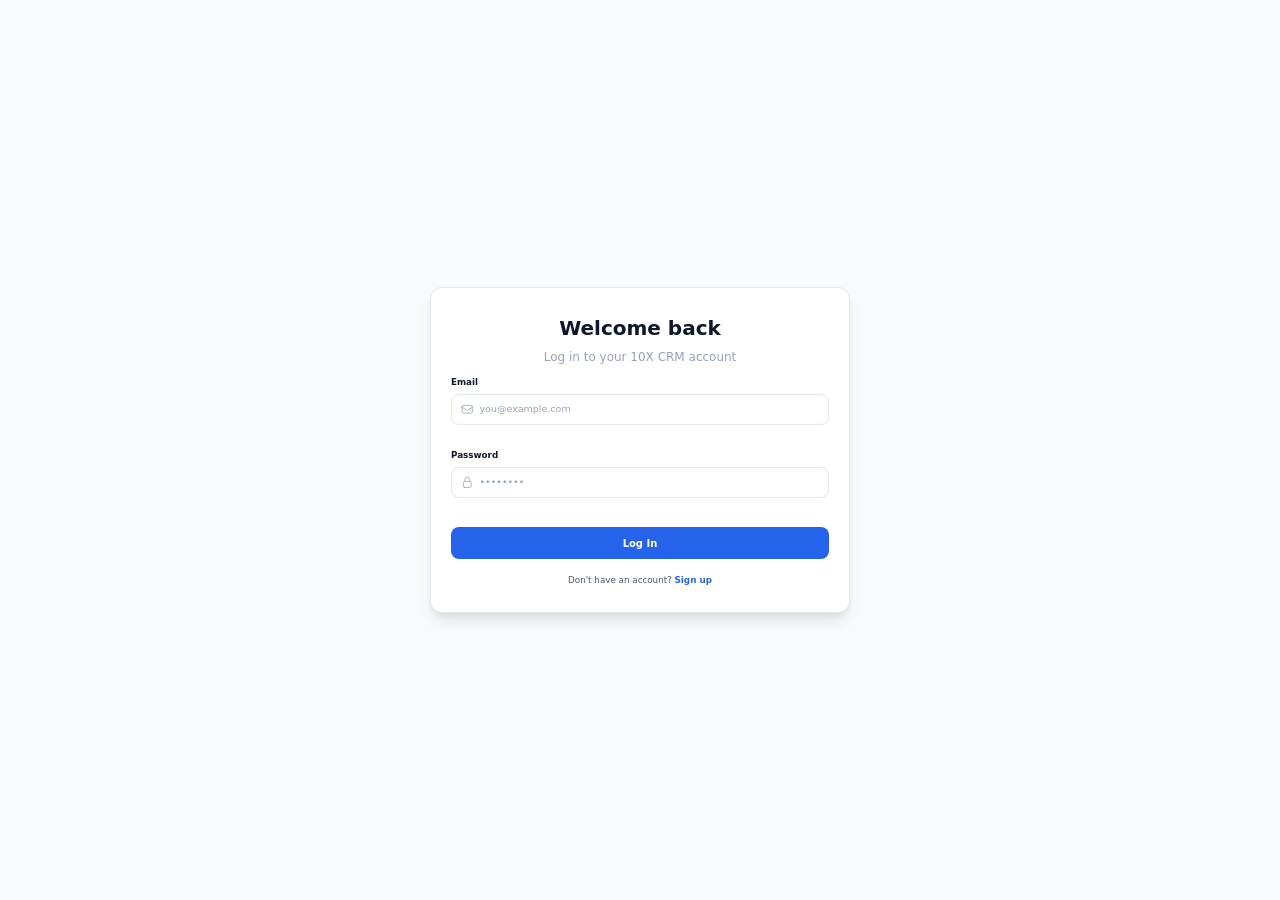
==== clients.html @ 7031554a "feat: setup clients html layout - Create clients.html with shared sidebar and header  - Initialize e" ====
<!doctype html>
<html lang="en">

<head>
  <meta charset="UTF-8" />
  <meta name="viewport" content="width=device-width, initial-scale=1.0" />
  <title>Clients - 10X CRM</title>

  <link rel="stylesheet" href="css/reset.css" />
  <link rel="stylesheet" href="css/variables.css" />
  <link rel="stylesheet" href="css/layout.css" />
  <link rel="stylesheet" href="css/toast.css" />
  <link rel="stylesheet" href="css/clients.css" />

  <script src="js/storage.js"></script>
  <script src="js/guard.js"></script>
  <script src="js/theme.js"></script>
</head>

<body class="app-body">
  <div class="app-layout">
    <!-- Sidebar Navigation -->
    <aside class="sidebar" id="sidebar">
      <div class="sidebar__header">
        <button id="sidebar-toggle" class="sidebar__toggle-btn">
          <!-- Icon for expanded state (click to close, arrow left) -->
          <svg class="sidebar__icon icon-close" viewBox="0 0 24 24" fill="currentColor"
            xmlns="http://www.w3.org/2000/svg">
            <rect x="2" y="4" width="12" height="2.5" rx="1.25" />
            <rect x="2" y="9" width="8" height="2.5" rx="1.25" />
            <rect x="2" y="14" width="8" height="2.5" rx="1.25" />
            <rect x="2" y="19" width="12" height="2.5" rx="1.25" />
            <path d="M19 9l-6 3.75 6 3.75V9z" />
          </svg>
          <!-- Icon for collapsed state (click to open, arrow right) -->
          <svg class="sidebar__icon icon-open" viewBox="0 0 24 24" fill="currentColor"
            xmlns="http://www.w3.org/2000/svg" style="display: none;">
            <rect x="2" y="4" width="12" height="2.5" rx="1.25" />
            <rect x="2" y="9" width="8" height="2.5" rx="1.25" />
            <rect x="2" y="14" width="8" height="2.5" rx="1.25" />
            <rect x="2" y="19" width="12" height="2.5" rx="1.25" />
            <path d="M13 9l6 3.75-6 3.75V9z" />
          </svg>
        </button>
      </div>
      <nav class="sidebar__nav">
        <a href="dashboard.html" class="sidebar__link">
          <svg class="sidebar__icon" xmlns="http://www.w3.org/2000/svg" fill="none" viewBox="0 0 24 24"
            stroke-width="1.5" stroke="currentColor">
            <path stroke-linecap="round" stroke-linejoin="round"
              d="M3.75 6A2.25 2.25 0 0 1 6 3.75h2.25A2.25 2.25 0 0 1 10.5 6v2.25a2.25 2.25 0 0 1-2.25 2.25H6a2.25 2.25 0 0 1-2.25-2.25V6ZM3.75 15.75A2.25 2.25 0 0 1 6 13.5h2.25a2.25 2.25 0 0 1 2.25 2.25V18a2.25 2.25 0 0 1-2.25 2.25H6A2.25 2.25 0 0 1 3.75 18v-2.25ZM13.5 6a2.25 2.25 0 0 1 2.25-2.25H18A2.25 2.25 0 0 1 20.25 6v2.25A2.25 2.25 0 0 1 18 10.5h-2.25a2.25 2.25 0 0 1-2.25-2.25V6ZM13.5 15.75a2.25 2.25 0 0 1 2.25-2.25H18a2.25 2.25 0 0 1 2.25 2.25V18A2.25 2.25 0 0 1 18 20.25h-2.25A2.25 2.25 0 0 1 13.5 18v-2.25Z" />
          </svg>
          <span class="sidebar__link-text">Dashboard</span>
        </a>
        <a href="clients.html" class="sidebar__link sidebar__link--active">
          <svg class="sidebar__icon" xmlns="http://www.w3.org/2000/svg" fill="none" viewBox="0 0 24 24"
            stroke-width="1.5" stroke="currentColor">
            <path stroke-linecap="round" stroke-linejoin="round"
              d="M15 19.128a9.38 9.38 0 0 0 2.625.372 9.337 9.337 0 0 0 4.121-.952 4.125 4.125 0 0 0-7.533-2.493M15 19.128v-.003c0-1.113-.285-2.16-.786-3.07M15 19.128v.106A12.318 12.318 0 0 1 8.624 21c-2.331 0-4.512-.645-6.374-1.766l-.001-.109a6.375 6.375 0 0 1 11.964-3.07M12 6.375a3.375 3.375 0 1 1-6.75 0 3.375 3.375 0 0 1 6.75 0Zm8.25 2.25a2.625 2.625 0 1 1-5.25 0 2.625 2.625 0 0 1 5.25 0Z" />
          </svg>
          <span class="sidebar__link-text">Clients</span>
        </a>
        <a href="profile.html" class="sidebar__link">
          <svg class="sidebar__icon" xmlns="http://www.w3.org/2000/svg" fill="none" viewBox="0 0 24 24"
            stroke-width="1.5" stroke="currentColor">
            <path stroke-linecap="round" stroke-linejoin="round"
              d="M17.982 18.725A7.488 7.488 0 0 0 12 15.75a7.488 7.488 0 0 0-5.982 2.975m11.963 0a9 9 0 1 0-11.963 0m11.963 0A8.966 8.966 0 0 1 12 21a8.966 8.966 0 0 1-5.982-2.275M15 9.75a3 3 0 1 1-6 0 3 3 0 0 1 6 0Z" />
          </svg>
          <span class="sidebar__link-text">Profile</span>
        </a>
      </nav>

      <!-- Sidebar Footer (Theme) -->
      <div class="sidebar__footer">
        <button id="theme-toggle" class="sidebar__action-btn">
          <svg class="sidebar__icon" xmlns="http://www.w3.org/2000/svg" fill="none" viewBox="0 0 24 24"
            stroke-width="1.5" stroke="currentColor">
            <path stroke-linecap="round" stroke-linejoin="round"
              d="M12 3v2.25m6.364.386-1.591 1.591M21 12h-2.25m-.386 6.364-1.591-1.591M12 18.75V21m-4.773-4.227-1.591 1.591M5.25 12H3m4.227-4.773L5.636 5.636M15.75 12a3.75 3.75 0 1 1-7.5 0 3.75 3.75 0 0 1 7.5 0Z" />
          </svg>
          <span class="sidebar__link-text" id="theme-text">Theme</span>
        </button>
      </div>
    </aside>

    <!-- Main Content Area -->
    <div class="main-wrapper">

      <!-- Topbar Header -->
      <header class="topbar">
        <div class="topbar__logo">
          <a href="dashboard.html" class="topbar__logo-link">
            <svg width="100%" height="100%" viewBox="0 0 129 78" fill="none" xmlns="http://www.w3.org/2000/svg">
              <defs>
                <linearGradient id="blueGrad_inspector" x1="10" y1="190" x2="190" y2="10"
                  gradientUnits="userSpaceOnUse">
                  <stop offset="0%" stop-color="#1d4ed8" />
                  <stop offset="50%" stop-color="#2563eb" />
                  <stop offset="100%" stop-color="#0284c7" />
                </linearGradient>
                <filter id="glowFilter_inspector" x="-30%" y="-30%" width="160%" height="160%">
                  <feGaussianBlur stdDeviation="1" result="blur" />
                  <feComposite in="SourceGraphic" in2="blur" operator="over" />
                </filter>
              </defs>

              <g transform="translate(-61, -61)">
                <!-- ICON VARIATION 1: CLASSIC 10X EMBLEM -->
                <g transform="scale(0.3)" style="transform-origin: 100px 100px;">
                  <polygon points="100,12 188,100 100,188 12,100" fill="none" stroke="#2563eb" stroke-width="1.5"
                    stroke-dasharray="4 4" stroke-opacity="0.35" />
                  <path d="M 32 145 L 32 60 L 22 72 L 22 55 L 38 38 L 52 38 L 52 145 Z" fill="url(#blueGrad_inspector)"
                    filter="url(#glowFilter_inspector)" />
                  <polygon points="95,42 120,42 135,70 135,115 120,142 95,142 80,115 80,70" fill="none"
                    stroke="url(#blueGrad_inspector)" stroke-width="12" stroke-linejoin="miter"
                    filter="url(#glowFilter_inspector)" />
                  <path d="M 132 145 L 175 62 L 165 62 L 188 32 L 188 65 L 178 55 L 142 145 Z"
                    fill="url(#blueGrad_inspector)" />
                  <polygon points="142,42 156,42 188,125 174,125" fill="#2563eb" opacity="0.9" />

                </g>
              </g>

              <!-- TYPOGRAPHY -->
              <g transform="translate(66, 47.64)">
                <text x="0" y="0" fill="url(#blueGrad_inspector)" filter="url(#glowFilter_inspector)"
                  font-family='"Arial Black", Gadget, sans-serif' font-weight="900" font-size="24px"
                  letter-spacing="0.08em" text-anchor="start" style="text-transform: uppercase;">CRM</text>

              </g>

            </svg>
          </a>
        </div>

        <div class="topbar__right">
          <div class="profile-menu">
            <button class="profile-menu__trigger" id="profile-trigger">
              <div class="profile-menu__avatar" id="profile-avatar">U</div>
              <span class="profile-menu__greeting" id="welcome-text">Welcome back, User</span>
              <svg class="profile-menu__arrow" xmlns="http://www.w3.org/2000/svg" viewBox="0 0 20 20"
                fill="currentColor">
                <path fill-rule="evenodd"
                  d="M5.22 8.22a.75.75 0 0 1 1.06 0L10 11.94l3.72-3.72a.75.75 0 1 1 1.06 1.06l-4.25 4.25a.75.75 0 0 1-1.06 0L5.22 9.28a.75.75 0 0 1 0-1.06Z"
                  clip-rule="evenodd" />
              </svg>
            </button>

            <div class="profile-menu__dropdown" id="profile-dropdown">
              <a href="profile.html" class="profile-menu__item">
                <svg class="profile-menu__icon" xmlns="http://www.w3.org/2000/svg" fill="none" viewBox="0 0 24 24"
                  stroke-width="1.5" stroke="currentColor">
                  <path stroke-linecap="round" stroke-linejoin="round"
                    d="M17.982 18.725A7.488 7.488 0 0 0 12 15.75a7.488 7.488 0 0 0-5.982 2.975m11.963 0a9 9 0 1 0-11.963 0m11.963 0A8.966 8.966 0 0 1 12 21a8.966 8.966 0 0 1-5.982-2.275M15 9.75a3 3 0 1 1-6 0 3 3 0 0 1 6 0Z" />
                </svg>
                Profile
              </a>
              <button id="logout-btn" class="profile-menu__item profile-menu__item--danger">
                <svg class="profile-menu__icon" xmlns="http://www.w3.org/2000/svg" fill="none" viewBox="0 0 24 24"
                  stroke-width="1.5" stroke="currentColor">
                  <path stroke-linecap="round" stroke-linejoin="round"
                    d="M8.25 9V5.25A2.25 2.25 0 0 1 10.5 3h6a2.25 2.25 0 0 1 2.25 2.25v13.5A2.25 2.25 0 0 1 16.5 21h-6a2.25 2.25 0 0 1-2.25-2.25V15M12 9l3 3m0 0-3 3m3-3H2.25" />
                </svg>
                Log Out
              </button>
            </div>
          </div>
        </div>
      </header>

      <!-- Page Content -->
      <main class="page-content">
        <div class="dashboard-header">
          <h1 class="dashboard-header__title">Clients Directory</h1>
        </div>

        <!-- Container for Client Cards -->
        <div id="clients-grid" class="clients-grid"></div>
      </main>
    </div>
  </div>

  <script src="js/app.js"></script>
  <script src="js/clients.js"></script>
</body>

</html>
---- css/variables.css ----
/* Light Theme (Default) */
:root {
  /* Colors */
  --bg-primary: #f8fafc;
  --bg-card: #ffffff;
  --text-primary: #0f172a;
  --text-secondary: #475569;
  --text-muted: #94a3b8;

  /* Brand/Accent Colors */
  --accent-primary: #2563eb;
  --accent-hover: #1d4ed8;
  --accent-light: #dbeafe;

  /* Status Colors */
  --color-success: #10b981;
  --color-error: #ef4444;
  --color-warning: #f59e0b;

  /* Borders and Dividers */
  --border-color: #e2e8f0;
  --border-focus: #3b82f6;

  /* Border Radius */
  --radius-sm: 4px;
  --radius-md: 8px;
  --radius-lg: 12px;

  /* Shadows */
  --shadow-sm: 0 1px 2px 0 rgba(0, 0, 0, 0.05);
  --shadow-md:
    0 4px 6px -1px rgba(0, 0, 0, 0.1), 0 2px 4px -1px rgba(0, 0, 0, 0.06);
  --shadow-lg:
    0 10px 15px -3px rgba(0, 0, 0, 0.1), 0 4px 6px -2px rgba(0, 0, 0, 0.05);

  /* Transitions */
  --transition-fast: 0.2s ease;
  --transition-normal: 0.3s ease;
}

/* Dark Theme */
.dark-theme {
  --bg-primary: #0f172a;
  --bg-card: #1e293b;
  --text-primary: #f8fafc;
  --text-secondary: #cbd5e1;
  --text-muted: #64748b;
  --accent-primary: #3b82f6;
  --accent-hover: #60a5fa;
  --accent-light: #1e293b;

  --border-color: #334155;
  --border-focus: #60a5fa;

  --shadow-sm: 0 1px 2px 0 rgba(0, 0, 0, 0.5);
  --shadow-md: 0 4px 6px -1px rgba(0, 0, 0, 0.3);
  --shadow-lg: 0 10px 15px -3px rgba(0, 0, 0, 0.4);
}
---- css/layout.css ----
/* Main App Layout */
.app-body {
  margin: 0;
  padding: 0;
  background-color: var(--bg-main);
  height: 100vh;
  overflow: hidden;
}

.app-layout {
  display: flex;
  height: 100vh;
}

/* Sidebar */
.sidebar {
  width: 24rem;
  background-color: var(--bg-card);
  border-right: 1px solid var(--border-color);
  display: flex;
  flex-direction: column;
  transition: width var(--transition-normal), background-color var(--transition-normal), border-color var(--transition-normal);
}

[data-sidebar="collapsed"] .sidebar {
  width: 6rem;
}

[data-sidebar="collapsed"] .sidebar__link-text {
  display: none;
}

.sidebar__header {
  height: 6.2rem;
  display: flex;
  align-items: center;
  justify-content: flex-end;
  padding-right: 1rem;
  border-bottom: 1px solid var(--border-color);
}

[data-sidebar="collapsed"] .sidebar__header {
  justify-content: center;
  padding-right: 0;
}

.sidebar__toggle-btn {
  background: none;
  border: none;
  color: var(--text-secondary);
  cursor: pointer;
  padding: 0.5rem;
  border-radius: var(--radius-sm);
  display: flex;
  align-items: center;
  justify-content: center;
  transition: all var(--transition-fast);
}

[data-sidebar="collapsed"] .icon-close {
  display: none;
}

[data-sidebar="collapsed"] .icon-open {
  display: block !important;
}

.sidebar__toggle-btn:hover {
  background-color: var(--accent-light);
  color: var(--accent-primary);
}

.sidebar__nav {
  display: flex;
  flex-direction: column;
  gap: 0.5rem;
  padding: 1.4rem 0.8rem;
  flex: 1;
}

.sidebar__link {
  display: flex;
  align-items: center;
  gap: 0.75rem;
  padding: 1rem 1rem;
  border-radius: var(--radius-md);
  color: var(--text-secondary);
  text-decoration: none;
  font-weight: 500;
  font-size: 1.4rem;
  white-space: nowrap;
  overflow: hidden;
  transition: all var(--transition-fast);
}

.sidebar__link:hover {
  background-color: var(--accent-light);
  color: var(--accent-primary);
}

.sidebar__link--active {
  background-color: var(--accent-primary);
  color: white;
}

.sidebar__link--active:hover {
  background-color: var(--accent-hover);
  color: white;
}

.sidebar__icon {
  width: 2.4rem;
  height: 2.4rem;
  flex-shrink: 0;
}

#theme-toggle .sidebar__icon {
  width: 2.4rem;
  height: 2.4rem;
}

.sidebar__footer {
  padding: 1.2rem 0.8rem;
  border-top: 1px solid var(--border-color);
  display: flex;
  flex-direction: column;
  gap: 0.5rem;
}

.sidebar__action-btn {
  display: flex;
  align-items: center;
  gap: 0.75rem;
  padding: 1rem 1rem;
  border-radius: var(--radius-md);
  border: none;
  background: transparent;
  color: var(--text-secondary);
  font-weight: 500;
  font-size: 1.4rem;
  cursor: pointer;
  transition: all var(--transition-fast);
  text-align: left;
  width: 100%;
  white-space: nowrap;
  overflow: hidden;
}

.sidebar__action-btn:hover {
  background-color: var(--accent-light);
  color: var(--accent-primary);
}

.sidebar__action-btn--danger:hover {
  background-color: var(--color-error);
  color: white;
}

/* Main Wrapper */
.main-wrapper {
  flex: 1;
  display: flex;
  flex-direction: column;
  overflow: hidden;
}

/* Topbar Header */
.topbar {
  height: 6.2rem;
  background-color: var(--bg-card);
  border-bottom: 1px solid var(--border-color);
  display: flex;
  align-items: center;
  justify-content: space-between;
  padding: 0 2.5rem;
  transition: background-color var(--transition-normal), border-color var(--transition-normal);
}

.topbar__logo {
  display: flex;
  align-items: center;
}

.topbar__logo-link {
  text-decoration: none;
  display: flex;
  align-items: center;
}

.topbar__logo-link svg {
  height: 6.2rem;
  width: auto;
  margin-left: -1.2rem;
}

.topbar__right {
  display: flex;
  align-items: center;
  gap: 1.5rem;
}

/* Profile Menu */
.profile-menu {
  position: relative;
}

.profile-menu__trigger {
  display: flex;
  align-items: center;
  gap: 0.75rem;
  background: none;
  border: none;
  cursor: pointer;
  padding: 0.5rem;
  border-radius: var(--radius-md);
  transition: all var(--transition-fast);
}

.profile-menu__trigger:hover {
  background-color: var(--accent-light);
}

.profile-menu__trigger:hover .profile-menu__greeting,
.profile-menu__trigger:hover .profile-menu__arrow {
  color: var(--accent-primary);
}

.profile-menu__avatar {
  width: 3.6rem;
  height: 3.6rem;
  border-radius: 50%;
  background-color: var(--accent-primary);
  color: white;
  display: flex;
  align-items: center;
  justify-content: center;
  font-weight: 600;
  font-size: 1.4rem;
}

.profile-menu__greeting {
  color: var(--text-primary);
  font-weight: 600;
  font-size: 1.6rem;
  transition: color var(--transition-fast);
}

.profile-menu__arrow {
  width: 2rem;
  height: 2rem;
  color: var(--text-secondary);
  transition: transform var(--transition-fast), color var(--transition-fast);
}

.profile-menu.open .profile-menu__arrow {
  transform: rotate(180deg);
}

/* Profile Dropdown */
.profile-menu__dropdown {
  position: absolute;
  top: calc(100% + 0.5rem);
  right: 0;
  width: 24rem;
  background-color: var(--bg-card);
  border: 1px solid var(--border-color);
  border-radius: var(--radius-md);
  box-shadow: 0 10px 15px -3px rgba(0, 0, 0, 0.1), 0 4px 6px -4px rgba(0, 0, 0, 0.1);
  padding: 0.5rem;
  display: none;
  flex-direction: column;
  gap: 0.25rem;
  z-index: 100;
}

.profile-menu.open .profile-menu__dropdown {
  display: flex;
}

.profile-menu__item {
  display: flex;
  align-items: center;
  gap: 0.75rem;
  padding: 0.75rem 1rem;
  border-radius: var(--radius-sm);
  border: none;
  background: transparent;
  color: var(--text-secondary);
  font-weight: 500;
  font-size: 1.4rem;
  cursor: pointer;
  text-decoration: none;
  text-align: left;
  transition: all var(--transition-fast);
  width: 100%;
}

.profile-menu__item:hover {
  background-color: var(--accent-light);
  color: var(--accent-primary);
}

.profile-menu__item--danger:hover {
  background-color: var(--color-error);
  color: white;
}

.profile-menu__icon {
  width: 2.4rem;
  height: 2.4rem;
}

/* Dashboard Content */
.dashboard-header {
  margin-bottom: 2.5rem;
}

.dashboard-header__title {
  font-size: 2.4rem;
  font-weight: 700;
  color: var(--text-primary);
  margin-bottom: 0.5rem;
  letter-spacing: -0.5px;
}

.dashboard-header__time {
  font-size: 1.2rem;
  color: var(--text-muted);
}

/* Page Content */
.page-content {
  flex: 1;
  padding: 1.8rem 3rem;
  overflow-y: auto;
}
---- css/toast.css ----
/* Toast Container */
#toast-container {
  position: fixed;
  top: 20px;
  right: 20px;
  display: flex;
  flex-direction: column;
  gap: 10px;
  z-index: 9999;
}

/* Individual Toast */
.toast {
  padding: 1rem 1.5rem;
  border-radius: var(--radius-md);
  color: #fff;
  font-weight: 500;
  font-size: 0.95rem;
  box-shadow: var(--shadow-lg);
  opacity: 0;
  transform: translateY(-20px);
  animation: slideIn 0.3s forwards, fadeOut 0.3s forwards 2.7s;
}

/* Success Type */
.toast--success {
  background-color: var(--color-success);
}

/* Error Type */
.toast--error {
  background-color: var(--color-error);
}

/* Animations */
@keyframes slideIn {
  to {
    opacity: 1;
    transform: translateY(0);
  }
}

@keyframes fadeOut {
  to {
    opacity: 0;
    transform: translateY(-20px);
  }
}
---- css/clients.css ----
/* 
 * Clients Module Styles
 * We will build the client cards grid here in Phase 3.
 */
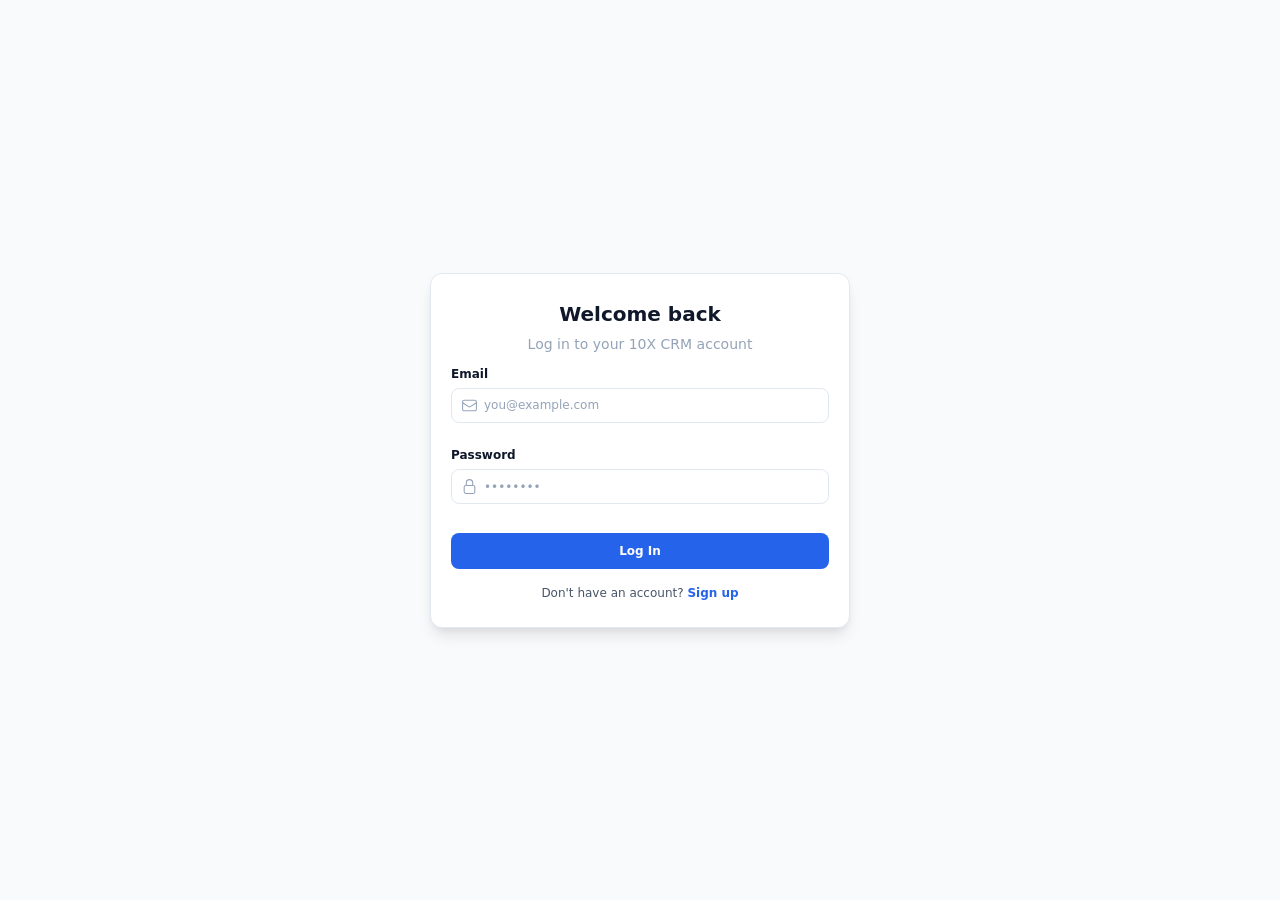
==== commit 479c16ad: "feat: add client modal UI, styling, and open/close logic" ====
--- a/clients.html
+++ b/clients.html
@@ -170,16 +170,111 @@
 
       <!-- Page Content -->
       <main class="page-content">
-        <div class="dashboard-header">
-          <h1 class="dashboard-header__title">Clients Directory</h1>
+        <div class="dashboard-header" style="display: flex; align-items: center; gap: 1.6rem;">
+          <h1 class="dashboard-header__title">Clients</h1>
+          <button id="btn-add-client" class="btn-add-client">
+            <svg xmlns="http://www.w3.org/2000/svg" fill="none" viewBox="0 0 24 24" stroke-width="2" stroke="currentColor" style="width: 1.8rem; height: 1.8rem; margin-right: 0.5rem; display: inline-block; vertical-align: middle;">
+              <path stroke-linecap="round" stroke-linejoin="round" d="M12 4.5v15m7.5-7.5h-15" />
+            </svg>
+            Add Client
+          </button>
         </div>
 
         <!-- Container for Client Cards -->
         <div id="clients-grid" class="clients-grid"></div>
       </main>
+
+      <!-- Add Client Modal -->
+      <div id="add-client-modal" class="modal">
+        <form id="add-client-form" class="modal__content" novalidate>
+          <div class="modal__header">
+            <h2 class="modal__title">Add New Client</h2>
+            <button type="button" id="btn-close-modal" class="modal__close-btn" title="Close modal">
+              <svg fill="none" viewBox="0 0 24 24" stroke-width="1.5" stroke="currentColor"><path stroke-linecap="round" stroke-linejoin="round" d="M6 18L18 6M6 6l12 12" /></svg>
+            </button>
+          </div>
+          <div class="modal__body">
+              <div class="form-group">
+                <label for="client-name" class="form-label">Full Name *</label>
+                <div class="form-group__input-wrapper">
+                  <svg class="form-group__icon" fill="none" viewBox="0 0 24 24" stroke-width="1.5" stroke="currentColor">
+                    <path stroke-linecap="round" stroke-linejoin="round" d="M15.75 6a3.75 3.75 0 1 1-7.5 0 3.75 3.75 0 0 1 7.5 0ZM4.501 20.118a7.5 7.5 0 0 1 14.998 0A17.933 17.933 0 0 1 12 21.75c-2.676 0-5.216-.584-7.499-1.632Z" />
+                  </svg>
+                  <input type="text" id="client-name" name="name" class="form-control" placeholder="e.g. Emily Johnson">
+                </div>
+                <span class="form-group__error-message" id="client-name-error"></span>
+              </div>
+              <div class="form-group">
+                <label for="client-company" class="form-label">Company</label>
+                <div class="form-group__input-wrapper">
+                  <svg class="form-group__icon" fill="none" viewBox="0 0 24 24" stroke-width="1.5" stroke="currentColor">
+                    <path stroke-linecap="round" stroke-linejoin="round" d="M3.75 21h16.5M4.5 3h15M5.25 3v18m13.5-18v18M9 6.75h1.5m-1.5 3h1.5m-1.5 3h1.5m3-6H15m-1.5 3H15m-1.5 3H15M9 21v-3.375c0-.621.504-1.125 1.125-1.125h3.75c.621 0 1.125.504 1.125 1.125V21" />
+                  </svg>
+                  <input type="text" id="client-company" name="company" class="form-control" placeholder="e.g. Acme Corp">
+                </div>
+                <span class="form-group__error-message" id="client-company-error"></span>
+              </div>
+              <div class="form-group">
+                <label for="client-email" class="form-label">Email Address *</label>
+                <div class="form-group__input-wrapper">
+                  <svg class="form-group__icon" fill="none" viewBox="0 0 24 24" stroke-width="1.5" stroke="currentColor">
+                    <path stroke-linecap="round" stroke-linejoin="round" d="M21.75 6.75v10.5a2.25 2.25 0 0 1-2.25 2.25h-15a2.25 2.25 0 0 1-2.25-2.25V6.75m19.5 0A2.25 2.25 0 0 0 19.5 4.5h-15a2.25 2.25 0 0 0-2.25 2.25m19.5 0v.243a2.25 2.25 0 0 1-1.07 1.916l-7.5 4.615a2.25 2.25 0 0 1-2.36 0L3.32 8.91a2.25 2.25 0 0 1-1.07-1.916V6.75" />
+                  </svg>
+                  <input type="text" id="client-email" name="email" class="form-control" placeholder="e.g. emily@example.com">
+                </div>
+                <span class="form-group__error-message" id="client-email-error"></span>
+              </div>
+              <div class="form-group">
+                <label for="client-phone" class="form-label">Phone Number</label>
+                <div class="form-group__input-wrapper">
+                  <svg class="form-group__icon" fill="none" viewBox="0 0 24 24" stroke-width="1.5" stroke="currentColor">
+                    <path stroke-linecap="round" stroke-linejoin="round" d="M2.25 6.75c0 8.284 6.716 15 15 15h2.25a2.25 2.25 0 0 0 2.25-2.25v-1.372c0-.516-.351-.966-.852-1.091l-4.423-1.106c-.44-.11-.902.055-1.173.417l-.97 1.293c-2.896-1.596-5.48-4.18-7.076-7.076l1.293-.97c.362-.271.527-.734.417-1.173L6.963 3.102a1.125 1.125 0 0 0-1.091-.852H4.5A2.25 2.25 0 0 0 2.25 4.5v2.25Z" />
+                  </svg>
+                  <input type="tel" id="client-phone" name="phone" class="form-control" placeholder="e.g. +1 555 123 4567">
+                </div>
+                <span class="form-group__error-message" id="client-phone-error"></span>
+              </div>
+              <div class="form-group">
+                <label for="client-deal-value" class="form-label">Deal Value *</label>
+                <div class="form-group__input-wrapper">
+                  <svg class="form-group__icon" fill="none" viewBox="0 0 24 24" stroke-width="1.5" stroke="currentColor">
+                    <path stroke-linecap="round" stroke-linejoin="round" d="M12 6v12m-3-2.818l.879.659c1.171.879 3.07.879 4.242 0 1.172-.879 1.172-2.303 0-3.182C13.536 12.219 12.768 12 12 12c-.725 0-1.45-.22-2.003-.659-1.106-.879-1.106-2.303 0-3.182s2.9-.879 4.006 0l.415.33M21 12a9 9 0 11-18 0 9 9 0 0118 0z" />
+                  </svg>
+                  <input type="number" id="client-deal-value" name="dealValue" class="form-control" placeholder="e.g. 5000">
+                </div>
+                <span class="form-group__error-message" id="client-deal-value-error"></span>
+              </div>
+              <div class="form-group">
+                <label for="client-status" class="form-label">Status</label>
+                <div class="form-group__input-wrapper">
+                  <svg class="form-group__icon" fill="none" viewBox="0 0 24 24" stroke-width="1.5" stroke="currentColor">
+                    <path stroke-linecap="round" stroke-linejoin="round" d="M9.568 3H5.25A2.25 2.25 0 003 5.25v4.318c0 .597.237 1.17.659 1.591l9.581 9.581c.699.699 1.78.872 2.607.33a18.095 18.095 0 005.223-5.223c.542-.827.369-1.908-.33-2.607L11.16 3.66A2.25 2.25 0 009.568 3z" />
+                    <path stroke-linecap="round" stroke-linejoin="round" d="M6 6h.008v.008H6V6z" />
+                  </svg>
+                  <select id="client-status" name="status" class="form-control form-control--select">
+                    <option value="Lead">Lead</option>
+                    <option value="Contacted">Contacted</option>
+                    <option value="Won">Won</option>
+                    <option value="Lost">Lost</option>
+                  </select>
+                  <svg class="form-group__select-arrow" fill="none" viewBox="0 0 24 24" stroke-width="2" stroke="currentColor">
+                    <path stroke-linecap="round" stroke-linejoin="round" d="M19.5 8.25l-7.5 7.5-7.5-7.5" />
+                  </svg>
+                </div>
+                <span class="form-group__error-message" id="client-status-error"></span>
+              </div>
+          </div>
+          <div class="modal__footer">
+            <button type="button" id="btn-cancel-modal" class="btn btn--secondary">Cancel</button>
+            <button type="submit" id="btn-save-client" class="btn btn--primary">Save Client</button>
+          </div>
+        </form>
+      </div>
+
     </div>
   </div>
 
+  <script src="js/data.js"></script>
   <script src="js/app.js"></script>
   <script src="js/clients.js"></script>
 </body>
--- a/css/variables.css
+++ b/css/variables.css
@@ -10,7 +10,7 @@
   /* Brand/Accent Colors */
   --accent-primary: #2563eb;
   --accent-hover: #1d4ed8;
-  --accent-light: #dbeafe;
+  --accent-light: #eff6ff;
 
   /* Status Colors */
   --color-success: #10b981;
--- a/css/clients.css
+++ b/css/clients.css
@@ -1,4 +1,419 @@
 /* 
  * Clients Module Styles
- * We will build the client cards grid here in Phase 3.
  */
+
+.clients-grid {
+  display: grid;
+  grid-template-columns: repeat(auto-fill, minmax(32rem, 1fr));
+  gap: 2.4rem;
+  margin-top: 2rem;
+}
+
+.loading-text,
+.error-state,
+.empty-state {
+  grid-column: 1 / -1;
+  text-align: center;
+  padding: 4rem;
+  background-color: var(--bg-card);
+  border-radius: var(--radius-lg);
+  border: 1px dashed var(--border-color);
+}
+
+.error-state {
+  color: #ef4444;
+  border-color: rgba(239, 68, 68, 0.3);
+  display: flex;
+  flex-direction: column;
+  align-items: center;
+  gap: 1.6rem;
+  font-size: 1.4rem;
+}
+
+.error-state button {
+  background-color: var(--accent-primary);
+  color: white;
+  border: none;
+  padding: 1rem 2.4rem;
+  border-radius: var(--radius-md);
+  font-size: 1.4rem;
+  font-weight: 600;
+  cursor: pointer;
+  transition: all 0.2s ease;
+  box-shadow: 0 4px 6px -1px rgba(37, 99, 235, 0.2);
+}
+
+.error-state button:hover {
+  background-color: var(--accent-hover);
+  transform: translateY(-1px);
+  box-shadow: 0 6px 8px -1px rgba(37, 99, 235, 0.3);
+}
+
+.loading-text,
+.empty-state {
+  color: var(--text-muted);
+  font-size: 1.6rem;
+}
+
+/* Client Card */
+.client-card {
+  background-color: var(--bg-card);
+  border-radius: var(--radius-lg);
+  padding: 2.4rem;
+  border: 1px solid var(--border-color);
+  box-shadow: 0 1px 3px rgba(0, 0, 0, 0.05);
+  transition: transform 0.2s ease, box-shadow 0.2s ease, border-color 0.2s ease;
+  position: relative;
+  display: flex;
+  flex-direction: column;
+}
+
+.client-card:hover {
+  transform: translateY(-2px);
+  box-shadow: 0 10px 15px -3px rgba(0, 0, 0, 0.1), 0 4px 6px -4px rgba(0, 0, 0, 0.05);
+  border-color: var(--accent-light);
+}
+
+.client-card__header {
+  display: flex;
+  align-items: center;
+  gap: 1.6rem;
+  margin-bottom: 2rem;
+}
+
+.client-card__avatar {
+  width: 5.6rem;
+  height: 5.6rem;
+  border-radius: 50%;
+  object-fit: cover;
+  border: 2px solid var(--bg-primary);
+  background-color: var(--bg-primary);
+}
+
+.client-card__info {
+  flex: 1;
+  overflow: hidden;
+}
+
+.client-card__name {
+  font-size: 1.8rem;
+  font-weight: 600;
+  color: var(--text-primary);
+  margin-bottom: 0.4rem;
+  white-space: nowrap;
+  overflow: hidden;
+  text-overflow: ellipsis;
+}
+
+.client-card__company {
+  font-size: 1.3rem;
+  color: var(--text-muted);
+  white-space: nowrap;
+  overflow: hidden;
+  text-overflow: ellipsis;
+}
+
+.client-card__body {
+  margin-bottom: 2.4rem;
+  display: flex;
+  flex-direction: column;
+  gap: 1.2rem;
+  flex: 1;
+}
+
+.client-card__detail {
+  display: flex;
+  align-items: center;
+  gap: 1rem;
+  font-size: 1.4rem;
+  color: var(--text-secondary);
+}
+
+.client-card__icon {
+  width: 1.8rem;
+  height: 1.8rem;
+  color: var(--text-muted);
+  flex-shrink: 0;
+}
+
+.client-card__footer {
+  display: flex;
+  align-items: center;
+  justify-content: space-between;
+  padding-top: 1.6rem;
+  border-top: 1px solid var(--border-color);
+}
+
+.client-card__status {
+  padding: 0.4rem 1rem;
+  border-radius: 2rem;
+  font-size: 1.2rem;
+  font-weight: 600;
+  text-transform: uppercase;
+  letter-spacing: 0.05em;
+}
+
+.client-card__status--lead {
+  background-color: rgba(37, 99, 235, 0.1);
+  color: var(--accent-primary);
+}
+
+.client-card__deal {
+  font-size: 1.6rem;
+  font-weight: 700;
+  color: var(--text-primary);
+}
+
+.client-card__delete-btn {
+  position: absolute;
+  top: 1.6rem;
+  right: 1.6rem;
+  width: 3.2rem;
+  height: 3.2rem;
+  border-radius: var(--radius-sm);
+  background: transparent;
+  border: none;
+  color: var(--text-muted);
+  cursor: pointer;
+  display: flex;
+  align-items: center;
+  justify-content: center;
+  transition: all 0.2s ease;
+  opacity: 0;
+  /* Hidden until hover for cleaner UI */
+}
+
+.client-card:hover .client-card__delete-btn {
+  opacity: 1;
+}
+
+.client-card__delete-btn:hover {
+  background-color: rgba(239, 68, 68, 0.1);
+  color: #ef4444;
+}
+
+.client-card__delete-btn svg {
+  width: 2rem;
+  height: 2rem;
+}
+
+/* Modal Styles */
+.modal {
+  position: fixed;
+  top: 0;
+  left: 0;
+  width: 100%;
+  height: 100%;
+  background-color: rgba(0, 0, 0, 0.5);
+  backdrop-filter: blur(4px);
+  display: flex;
+  align-items: center;
+  justify-content: center;
+  z-index: 1000;
+  opacity: 0;
+  visibility: hidden;
+  transition: opacity 0.3s ease, visibility 0.3s ease;
+}
+
+.modal--active {
+  opacity: 1;
+  visibility: visible;
+}
+
+.modal__content {
+  background-color: var(--bg-card);
+  /* solid background */
+  border: 1px solid var(--border-color);
+  border-radius: var(--radius-lg);
+  width: 100%;
+  max-width: 50rem;
+  box-shadow: 0 20px 25px -5px rgba(0, 0, 0, 0.2), 0 10px 10px -5px rgba(0, 0, 0, 0.1);
+  transform: translateY(2rem) scale(0.95);
+  transition: transform 0.3s cubic-bezier(0.175, 0.885, 0.32, 1.275);
+  overflow: hidden;
+}
+
+.modal--active .modal__content {
+  transform: translateY(0) scale(1);
+}
+
+.modal__header {
+  display: flex;
+  align-items: center;
+  justify-content: space-between;
+  padding: 2rem 2.4rem;
+  border-bottom: 1px solid var(--border-color);
+  background-color: var(--bg-card);
+}
+
+.modal__title {
+  font-size: 1.8rem;
+  font-weight: 600;
+  color: var(--text-primary);
+}
+
+.modal__close-btn {
+  background: transparent;
+  border: none;
+  color: var(--text-muted);
+  cursor: pointer;
+  display: flex;
+  align-items: center;
+  justify-content: center;
+  width: 3.2rem;
+  height: 3.2rem;
+  border-radius: var(--radius-sm);
+  transition: background-color 0.2s ease, color 0.2s ease;
+}
+
+.modal__close-btn:hover {
+  background-color: var(--bg-primary);
+  color: var(--text-primary);
+}
+
+.modal__close-btn svg {
+  width: 2.4rem;
+  height: 2.4rem;
+}
+
+.modal__body {
+  padding: 1.8rem 2.4rem;
+}
+
+/* Forms */
+.form-group {
+  margin-bottom: 1.6rem;
+}
+
+.form-label {
+  display: block;
+  font-size: 1.3rem;
+  font-weight: 500;
+  color: var(--text-secondary);
+  margin-bottom: 0.4rem;
+}
+
+.form-group__input-wrapper {
+  position: relative;
+  display: flex;
+  align-items: center;
+  width: 100%;
+}
+
+.form-group__icon {
+  position: absolute;
+  left: 1.2rem;
+  width: 2rem;
+  height: 2rem;
+  color: var(--text-muted);
+  pointer-events: none;
+  transition: color 0.2s ease;
+}
+
+.form-control {
+  width: 100%;
+  padding: 1rem 1.6rem 1rem 4rem;
+  /* added left padding for icon */
+  font-size: 1.4rem;
+  border: 1px solid var(--border-color);
+  border-radius: var(--radius-md);
+  background-color: var(--bg-primary);
+  color: var(--text-primary);
+  transition: border-color 0.2s ease, box-shadow 0.2s ease;
+}
+
+.form-control--select {
+  appearance: none;
+  -webkit-appearance: none;
+  -moz-appearance: none;
+  padding-right: 3.6rem;
+  cursor: pointer;
+}
+
+.form-group__select-arrow {
+  position: absolute;
+  right: 1.6rem;
+  width: 1.6rem;
+  height: 1.6rem;
+  color: var(--text-muted);
+  pointer-events: none;
+  transition: color 0.2s ease;
+}
+
+.form-group__input-wrapper:focus-within .form-group__select-arrow {
+  color: var(--accent-primary);
+}
+
+.form-group__input-wrapper:focus-within .form-group__icon {
+  color: var(--accent-primary);
+}
+
+.form-control:focus {
+  outline: none;
+  border-color: var(--accent-primary);
+  box-shadow: 0 0 0 3px rgba(37, 99, 235, 0.1);
+}
+
+.modal__footer {
+  padding: 1.6rem 2.4rem;
+  border-top: 1px solid var(--border-color);
+  display: flex;
+  justify-content: flex-end;
+  gap: 1.2rem;
+  background-color: var(--bg-card);
+}
+
+.modal__footer .btn {
+  padding: 1rem 2rem;
+  font-size: 1.4rem;
+  font-weight: 500;
+  border-radius: var(--radius-md);
+  cursor: pointer;
+  border: none;
+  transition: all 0.2s ease;
+}
+
+.modal__footer .btn--secondary {
+  background-color: transparent;
+  color: var(--text-secondary);
+  border: 1px solid var(--border-color);
+}
+
+.modal__footer .btn--secondary:hover {
+  background-color: rgba(239, 68, 68, 0.1);
+  color: var(--color-error);
+  border-color: rgba(239, 68, 68, 0.3);
+}
+
+.modal__footer .btn--primary {
+  background-color: var(--accent-primary);
+  color: white;
+  box-shadow: 0 4px 6px -1px rgba(37, 99, 235, 0.2);
+}
+
+.modal__footer .btn--primary:hover {
+  background-color: var(--accent-hover);
+  transform: translateY(-1px);
+}
+
+/* Header Action Button */
+.btn-add-client {
+  display: flex;
+  align-items: center;
+  background-color: var(--accent-primary);
+  color: white;
+  border: none;
+  padding: 0.8rem 1.6rem;
+  border-radius: var(--radius-md);
+  font-size: 1.4rem;
+  font-weight: 600;
+  cursor: pointer;
+  transition: all 0.2s ease;
+  box-shadow: 0 4px 6px -1px rgba(37, 99, 235, 0.2);
+}
+
+.btn-add-client:hover {
+  background-color: var(--accent-hover);
+  transform: translateY(-1px);
+  box-shadow: 0 6px 8px -1px rgba(37, 99, 235, 0.3);
+}
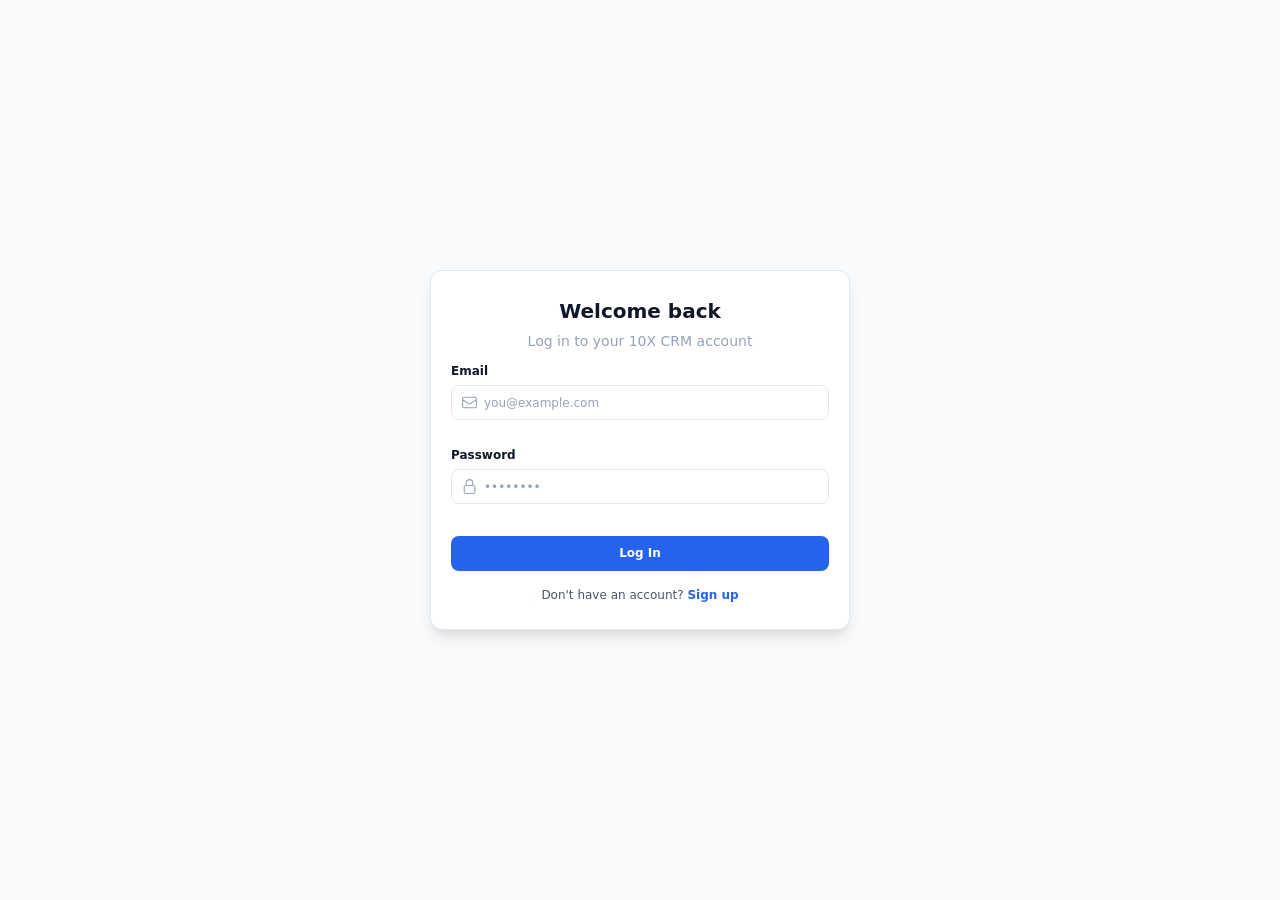
==== commit 499b18dd: "feat: add ui layout and styles for search, filter, and sort toolbar" ====
--- a/clients.html
+++ b/clients.html
@@ -170,7 +170,7 @@
 
       <!-- Page Content -->
       <main class="page-content">
-        <div class="dashboard-header" style="display: flex; align-items: center; gap: 1.6rem;">
+        <div class="dashboard-header" style="display: flex; align-items: center; justify-content: space-between; gap: 1.6rem;">
           <h1 class="dashboard-header__title">Clients</h1>
           <button id="btn-add-client" class="btn-add-client">
             <svg xmlns="http://www.w3.org/2000/svg" fill="none" viewBox="0 0 24 24" stroke-width="2" stroke="currentColor" style="width: 1.8rem; height: 1.8rem; margin-right: 0.5rem; display: inline-block; vertical-align: middle;">
@@ -180,6 +180,39 @@
           </button>
         </div>
 
+        <!-- Toolbar -->
+        <div class="toolbar">
+          <div class="toolbar__search">
+            <svg class="toolbar__search-icon" fill="none" viewBox="0 0 24 24" stroke="currentColor" stroke-width="2">
+              <path stroke-linecap="round" stroke-linejoin="round" d="M21 21l-5.197-5.197m0 0A7.5 7.5 0 105.196 5.196a7.5 7.5 0 0010.607 10.607z" />
+            </svg>
+            <input type="text" id="search-input" placeholder="Search clients..." class="toolbar__input" />
+          </div>
+          
+          <div class="toolbar__filters" id="status-filters">
+            <button class="filter-chip filter-chip--active" data-status="All">All</button>
+            <button class="filter-chip" data-status="Lead">Lead</button>
+            <button class="filter-chip" data-status="Contacted">Contacted</button>
+            <button class="filter-chip" data-status="Won">Won</button>
+            <button class="filter-chip" data-status="Lost">Lost</button>
+          </div>
+          
+          <div class="toolbar__sort">
+            <div class="toolbar__select-wrapper">
+              <select id="sort-select" class="toolbar__select">
+                <option value="newest">Newest First</option>
+                <option value="deal-desc">Deal: High-Low</option>
+                <option value="deal-asc">Deal: Low-High</option>
+                <option value="name-asc">Name: A-Z</option>
+                <option value="name-desc">Name: Z-A</option>
+              </select>
+              <svg class="toolbar__select-arrow" fill="none" viewBox="0 0 24 24" stroke-width="1.5" stroke="currentColor">
+                <path stroke-linecap="round" stroke-linejoin="round" d="m19.5 8.25-7.5 7.5-7.5-7.5" />
+              </svg>
+            </div>
+          </div>
+        </div>
+
         <!-- Container for Client Cards -->
         <div id="clients-grid" class="clients-grid"></div>
       </main>
@@ -200,7 +233,7 @@
                   <svg class="form-group__icon" fill="none" viewBox="0 0 24 24" stroke-width="1.5" stroke="currentColor">
                     <path stroke-linecap="round" stroke-linejoin="round" d="M15.75 6a3.75 3.75 0 1 1-7.5 0 3.75 3.75 0 0 1 7.5 0ZM4.501 20.118a7.5 7.5 0 0 1 14.998 0A17.933 17.933 0 0 1 12 21.75c-2.676 0-5.216-.584-7.499-1.632Z" />
                   </svg>
-                  <input type="text" id="client-name" name="name" class="form-control" placeholder="e.g. Emily Johnson">
+                  <input type="text" id="client-name" name="name" class="form-group__input" placeholder="Emily Johnson">
                 </div>
                 <span class="form-group__error-message" id="client-name-error"></span>
               </div>
@@ -210,7 +243,7 @@
                   <svg class="form-group__icon" fill="none" viewBox="0 0 24 24" stroke-width="1.5" stroke="currentColor">
                     <path stroke-linecap="round" stroke-linejoin="round" d="M3.75 21h16.5M4.5 3h15M5.25 3v18m13.5-18v18M9 6.75h1.5m-1.5 3h1.5m-1.5 3h1.5m3-6H15m-1.5 3H15m-1.5 3H15M9 21v-3.375c0-.621.504-1.125 1.125-1.125h3.75c.621 0 1.125.504 1.125 1.125V21" />
                   </svg>
-                  <input type="text" id="client-company" name="company" class="form-control" placeholder="e.g. Acme Corp">
+                  <input type="text" id="client-company" name="company" class="form-group__input" placeholder="Acme Corp">
                 </div>
                 <span class="form-group__error-message" id="client-company-error"></span>
               </div>
@@ -220,7 +253,7 @@
                   <svg class="form-group__icon" fill="none" viewBox="0 0 24 24" stroke-width="1.5" stroke="currentColor">
                     <path stroke-linecap="round" stroke-linejoin="round" d="M21.75 6.75v10.5a2.25 2.25 0 0 1-2.25 2.25h-15a2.25 2.25 0 0 1-2.25-2.25V6.75m19.5 0A2.25 2.25 0 0 0 19.5 4.5h-15a2.25 2.25 0 0 0-2.25 2.25m19.5 0v.243a2.25 2.25 0 0 1-1.07 1.916l-7.5 4.615a2.25 2.25 0 0 1-2.36 0L3.32 8.91a2.25 2.25 0 0 1-1.07-1.916V6.75" />
                   </svg>
-                  <input type="text" id="client-email" name="email" class="form-control" placeholder="e.g. emily@example.com">
+                  <input type="text" id="client-email" name="email" class="form-group__input" placeholder="emily@example.com">
                 </div>
                 <span class="form-group__error-message" id="client-email-error"></span>
               </div>
@@ -230,7 +263,7 @@
                   <svg class="form-group__icon" fill="none" viewBox="0 0 24 24" stroke-width="1.5" stroke="currentColor">
                     <path stroke-linecap="round" stroke-linejoin="round" d="M2.25 6.75c0 8.284 6.716 15 15 15h2.25a2.25 2.25 0 0 0 2.25-2.25v-1.372c0-.516-.351-.966-.852-1.091l-4.423-1.106c-.44-.11-.902.055-1.173.417l-.97 1.293c-2.896-1.596-5.48-4.18-7.076-7.076l1.293-.97c.362-.271.527-.734.417-1.173L6.963 3.102a1.125 1.125 0 0 0-1.091-.852H4.5A2.25 2.25 0 0 0 2.25 4.5v2.25Z" />
                   </svg>
-                  <input type="tel" id="client-phone" name="phone" class="form-control" placeholder="e.g. +1 555 123 4567">
+                  <input type="tel" id="client-phone" name="phone" class="form-group__input" placeholder="+1 555 123 4567">
                 </div>
                 <span class="form-group__error-message" id="client-phone-error"></span>
               </div>
@@ -240,7 +273,7 @@
                   <svg class="form-group__icon" fill="none" viewBox="0 0 24 24" stroke-width="1.5" stroke="currentColor">
                     <path stroke-linecap="round" stroke-linejoin="round" d="M12 6v12m-3-2.818l.879.659c1.171.879 3.07.879 4.242 0 1.172-.879 1.172-2.303 0-3.182C13.536 12.219 12.768 12 12 12c-.725 0-1.45-.22-2.003-.659-1.106-.879-1.106-2.303 0-3.182s2.9-.879 4.006 0l.415.33M21 12a9 9 0 11-18 0 9 9 0 0118 0z" />
                   </svg>
-                  <input type="number" id="client-deal-value" name="dealValue" class="form-control" placeholder="e.g. 5000">
+                  <input type="number" id="client-deal-value" name="dealValue" class="form-group__input" placeholder="5000">
                 </div>
                 <span class="form-group__error-message" id="client-deal-value-error"></span>
               </div>
@@ -251,7 +284,7 @@
                     <path stroke-linecap="round" stroke-linejoin="round" d="M9.568 3H5.25A2.25 2.25 0 003 5.25v4.318c0 .597.237 1.17.659 1.591l9.581 9.581c.699.699 1.78.872 2.607.33a18.095 18.095 0 005.223-5.223c.542-.827.369-1.908-.33-2.607L11.16 3.66A2.25 2.25 0 009.568 3z" />
                     <path stroke-linecap="round" stroke-linejoin="round" d="M6 6h.008v.008H6V6z" />
                   </svg>
-                  <select id="client-status" name="status" class="form-control form-control--select">
+                  <select id="client-status" name="status" class="form-group__input form-group__input--select">
                     <option value="Lead">Lead</option>
                     <option value="Contacted">Contacted</option>
                     <option value="Won">Won</option>
@@ -275,6 +308,8 @@
   </div>
 
   <script src="js/data.js"></script>
+  <script src="js/toast.js"></script>
+  <script src="js/validation.js"></script>
   <script src="js/app.js"></script>
   <script src="js/clients.js"></script>
 </body>
--- a/css/variables.css
+++ b/css/variables.css
@@ -12,10 +12,22 @@
   --accent-hover: #1d4ed8;
   --accent-light: #eff6ff;
 
-  /* Status Colors */
+  /* Status Colors (General) */
   --color-success: #10b981;
   --color-error: #ef4444;
+  --color-error-bg: rgba(239, 68, 68, 0.1);
+  --color-error-border: rgba(239, 68, 68, 0.3);
   --color-warning: #f59e0b;
+
+  /* Client Status Badge Colors */
+  --status-lead-bg: rgba(37, 99, 235, 0.1);
+  --status-lead-text: #2563eb;
+  --status-contacted-bg: rgba(245, 158, 11, 0.1);
+  --status-contacted-text: #d97706;
+  --status-won-bg: rgba(16, 185, 129, 0.1);
+  --status-won-text: #059669;
+  --status-lost-bg: rgba(239, 68, 68, 0.1);
+  --status-lost-text: #dc2626;
 
   /* Borders and Dividers */
   --border-color: #e2e8f0;
--- a/css/toast.css
+++ b/css/toast.css
@@ -11,15 +11,21 @@
 
 /* Individual Toast */
 .toast {
-  padding: 1rem 1.5rem;
+  padding: 1.2rem 1.5rem;
   border-radius: var(--radius-md);
   color: #fff;
   font-weight: 500;
-  font-size: 0.95rem;
+  font-size: 1.2rem;
   box-shadow: var(--shadow-lg);
   opacity: 0;
   transform: translateY(-20px);
   animation: slideIn 0.3s forwards, fadeOut 0.3s forwards 2.7s;
+  min-width: 28rem;
+  min-height: 6rem;
+  display: flex;
+  align-items: center;
+  justify-content: center;
+  text-align: center;
 }
 
 /* Success Type */
@@ -45,4 +51,4 @@
     opacity: 0;
     transform: translateY(-20px);
   }
-}
+}
--- a/css/clients.css
+++ b/css/clients.css
@@ -1,6 +1,117 @@
 /* 
  * Clients Module Styles
  */
+
+/* Toolbar */
+.toolbar {
+  display: flex;
+  align-items: center;
+  justify-content: space-between;
+  gap: 1.6rem;
+  margin-top: 2rem;
+  flex-wrap: wrap;
+}
+
+.toolbar__search {
+  position: relative;
+  flex: 1;
+  min-width: 25rem;
+}
+
+.toolbar__search-icon {
+  position: absolute;
+  left: 1.2rem;
+  top: 50%;
+  transform: translateY(-50%);
+  width: 1.8rem;
+  height: 1.8rem;
+  color: var(--text-muted);
+}
+
+.toolbar__input {
+  width: 100%;
+  padding: 1rem 1.6rem 1rem 4rem;
+  border-radius: var(--radius-md);
+  border: 1px solid var(--border-color);
+  background-color: var(--bg-card);
+  color: var(--text-primary);
+  font-size: 1.4rem;
+  transition: all var(--transition-fast);
+}
+
+.toolbar__input:focus {
+  outline: none;
+  border-color: var(--accent-primary);
+  box-shadow: 0 0 0 3px rgba(37, 99, 235, 0.1);
+}
+
+.toolbar__filters {
+  display: flex;
+  align-items: center;
+  gap: 0.8rem;
+  flex-wrap: wrap;
+}
+
+.filter-chip {
+  padding: 0.8rem 1.6rem;
+  border-radius: 2rem;
+  border: 1px solid var(--border-color);
+  background-color: var(--bg-card);
+  color: var(--text-secondary);
+  font-size: 1.3rem;
+  font-weight: 500;
+  cursor: pointer;
+  transition: all var(--transition-fast);
+}
+
+.filter-chip:hover {
+  background-color: var(--bg-primary);
+}
+
+.filter-chip--active {
+  background-color: var(--accent-primary);
+  color: #fff;
+  border-color: var(--accent-primary);
+}
+
+.filter-chip--active:hover {
+  background-color: var(--accent-hover);
+}
+
+.toolbar__sort {
+  min-width: 18rem;
+}
+
+.toolbar__select-wrapper {
+  position: relative;
+  width: 100%;
+}
+
+.toolbar__select-arrow {
+  position: absolute;
+  right: 1.2rem;
+  top: 50%;
+  transform: translateY(-50%);
+  width: 1.6rem;
+  height: 1.6rem;
+  color: var(--text-muted);
+  pointer-events: none;
+}
+
+.toolbar__select {
+  appearance: none;
+  -webkit-appearance: none;
+  width: 100%;
+  padding: 1rem 3.6rem 1rem 1.6rem;
+  border-radius: var(--radius-md);
+  border: 1px solid var(--border-color);
+  background-color: var(--bg-card);
+  color: var(--text-primary);
+  font-size: 1.4rem;
+  cursor: pointer;
+  outline: none;
+}
+
 
 .clients-grid {
   display: grid;
@@ -21,8 +132,8 @@
 }
 
 .error-state {
-  color: #ef4444;
-  border-color: rgba(239, 68, 68, 0.3);
+  color: var(--color-error);
+  border-color: var(--color-error-border);
   display: flex;
   flex-direction: column;
   align-items: center;
@@ -151,11 +262,38 @@
   font-weight: 600;
   text-transform: uppercase;
   letter-spacing: 0.05em;
+  appearance: none;
+  -webkit-appearance: none;
+  -moz-appearance: none;
+  border: none;
+  cursor: pointer;
+  font-family: inherit;
+  outline: none;
+  text-align: center;
+}
+
+.client-card__status:hover {
+  filter: brightness(0.95);
 }
 
 .client-card__status--lead {
-  background-color: rgba(37, 99, 235, 0.1);
-  color: var(--accent-primary);
+  background-color: var(--status-lead-bg);
+  color: var(--status-lead-text);
+}
+
+.client-card__status--contacted {
+  background-color: var(--status-contacted-bg);
+  color: var(--status-contacted-text);
+}
+
+.client-card__status--won {
+  background-color: var(--status-won-bg);
+  color: var(--status-won-text);
+}
+
+.client-card__status--lost {
+  background-color: var(--status-lost-bg);
+  color: var(--status-lost-text);
 }
 
 .client-card__deal {
@@ -188,8 +326,8 @@
 }
 
 .client-card__delete-btn:hover {
-  background-color: rgba(239, 68, 68, 0.1);
-  color: #ef4444;
+  background-color: var(--color-error-bg);
+  color: var(--color-error);
 }
 
 .client-card__delete-btn svg {
@@ -241,7 +379,7 @@
   display: flex;
   align-items: center;
   justify-content: space-between;
-  padding: 2rem 2.4rem;
+  padding: 1.5rem 2.4rem;
   border-bottom: 1px solid var(--border-color);
   background-color: var(--bg-card);
 }
@@ -277,13 +415,16 @@
 }
 
 .modal__body {
-  padding: 1.8rem 2.4rem;
+  display: flex;
+  flex-direction: column;
+  gap: 0.6rem;
+  padding: 1rem 2.4rem 0rem;
 }
 
 /* Forms */
-.form-group {
-  margin-bottom: 1.6rem;
-}
+/* .form-group {
+  margin-bottom: 0.6rem;
+} */
 
 .form-label {
   display: block;
@@ -310,7 +451,7 @@
   transition: color 0.2s ease;
 }
 
-.form-control {
+.form-group__input {
   width: 100%;
   padding: 1rem 1.6rem 1rem 4rem;
   /* added left padding for icon */
@@ -322,7 +463,11 @@
   transition: border-color 0.2s ease, box-shadow 0.2s ease;
 }
 
-.form-control--select {
+.input-error {
+  border-color: var(--color-error) !important;
+}
+
+.form-group__input--select {
   appearance: none;
   -webkit-appearance: none;
   -moz-appearance: none;
@@ -348,12 +493,27 @@
   color: var(--accent-primary);
 }
 
-.form-control:focus {
+.form-group__input:focus {
   outline: none;
   border-color: var(--accent-primary);
   box-shadow: 0 0 0 3px rgba(37, 99, 235, 0.1);
 }
 
+.input-error {
+  border-color: var(--color-error) !important;
+}
+
+.form-group__error-message {
+  font-size: 1rem;
+  line-height: 1.5;
+  color: var(--color-error);
+  height: 1.5rem;
+  display: block;
+  font-weight: 500;
+  margin-top: 0.25rem;
+  white-space: nowrap;
+}
+
 .modal__footer {
   padding: 1.6rem 2.4rem;
   border-top: 1px solid var(--border-color);
@@ -380,9 +540,9 @@
 }
 
 .modal__footer .btn--secondary:hover {
-  background-color: rgba(239, 68, 68, 0.1);
+  background-color: var(--color-error-bg);
   color: var(--color-error);
-  border-color: rgba(239, 68, 68, 0.3);
+  border-color: var(--color-error-border);
 }
 
 .modal__footer .btn--primary {
